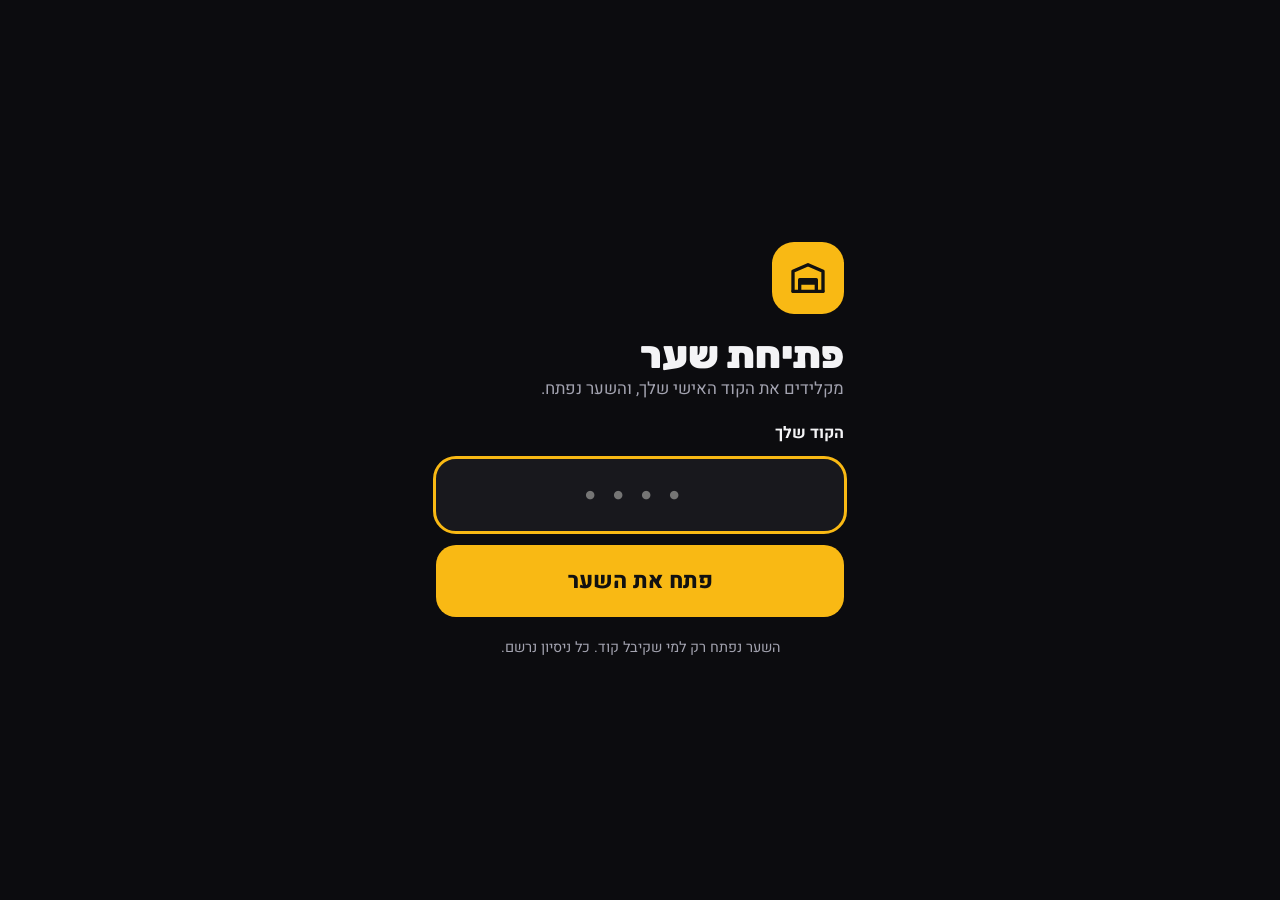
==== open.html @ 4fd7c58f "קישור אישי לכל סוכן, שעות אופציונליות, ורישום פתיחה ידנית ביומן Co-Authored-By: Claude Sonnet 5.5 <n" ====
<!doctype html>
<html lang="he" dir="rtl">
<head>
  <meta charset="utf-8">
  <meta name="viewport" content="width=device-width, initial-scale=1, viewport-fit=cover">
  <meta name="theme-color" content="#0C0C0F">
  <meta name="robots" content="noindex">
  <title>פתיחת שער</title>
  <link rel="icon" href="favicon.png" type="image/png" sizes="48x48">
  <link rel="icon" href="icon.svg" type="image/svg+xml">
  <link rel="apple-touch-icon" href="apple-touch-icon.png">
  <link rel="manifest" href="manifest-open.webmanifest">
  <meta name="apple-mobile-web-app-title" content="פתיחת שער">
  <link rel="preconnect" href="https://fonts.googleapis.com">
  <link rel="preconnect" href="https://fonts.gstatic.com" crossorigin>
  <link href="https://fonts.googleapis.com/css2?family=Heebo:wght@400;500;700&family=Rubik:wght@800;900&display=swap" rel="stylesheet">
  <style>
    :root { --ink:#0C0C0F; --card:#18181D; --text:#F4F4F6; --muted:#A3A3B0; --accent:#F9B914; --green:#34D399; --red:#F87171; --yellow:#FBBF24; }
    * { box-sizing: border-box; }
    html, body { margin: 0; min-height: 100%; background: var(--ink); color: var(--text); font-family: Heebo, system-ui, sans-serif; font-size: 16px; }
    main { min-height: 100svh; display: flex; flex-direction: column; justify-content: center; padding: 24px 16px calc(24px + env(safe-area-inset-bottom)); max-width: 440px; margin: 0 auto; gap: 20px; }
    .badge { width: 72px; height: 72px; border-radius: 22px; background: var(--accent); color: #111; display: grid; place-items: center; }
    .badge svg { width: 40px; height: 40px; }
    h1 { font-family: Rubik, Heebo, sans-serif; font-weight: 900; font-size: 2.4rem; line-height: 1.1; margin: 0; }
    p.sub { margin: 0; color: var(--muted); font-size: 1.05rem; }
    form { display: grid; gap: 14px; }
    label { font-weight: 700; }
    input { width: 100%; min-height: 72px; border-radius: 20px; border: 2px solid #2A2A33; background: var(--card); color: var(--text); font: 800 2rem Rubik, Heebo, sans-serif; letter-spacing: .5em; text-align: center; padding: 0 12px; direction: ltr; }
    input:focus { outline: 3px solid var(--accent); border-color: transparent; }
    button { min-height: 72px; border: 0; border-radius: 20px; background: var(--accent); color: #111; font: 800 1.4rem Heebo, sans-serif; cursor: pointer; }
    button:disabled { opacity: .5; cursor: not-allowed; }
    button:focus-visible { outline: 3px solid #fff; outline-offset: 3px; }
    .result { min-height: 76px; border-radius: 20px; padding: 16px 18px; background: var(--card); display: none; align-items: center; gap: 12px; font-weight: 700; font-size: 1.15rem; }
    .result.show { display: flex; }
    .result.ok { background: rgba(52,211,153,.15); color: var(--green); }
    .result.bad { background: rgba(248,113,113,.15); color: var(--red); }
    .result.warn { background: rgba(251,191,36,.15); color: var(--yellow); }
    .result small { display: block; font-weight: 400; color: var(--muted); font-size: 1rem; margin-top: 2px; }
    footer { color: var(--muted); font-size: .9rem; text-align: center; }
    .demo { background: #2A2A33; color: var(--muted); border-radius: 12px; padding: 8px 12px; font-size: .9rem; text-align: center; }
  </style>
</head>
<body>
  <main>
    <div class="badge" aria-hidden="true">
      <svg viewBox="0 0 24 24" fill="none" stroke="currentColor" stroke-width="2" stroke-linecap="round" stroke-linejoin="round"><path d="M3 20V8l9-4 9 4v12"/><path d="M3 20h18M7 20v-7h10v7M7 15h10"/></svg>
    </div>
    <div>
      <h1>פתיחת שער</h1>
      <p class="sub">מקלידים את הקוד האישי שלך, והשער נפתח.</p>
    </div>
    <div class="demo" id="demo" hidden>מצב הדגמה: השער לא מחובר עדיין. אפשר לנסות עם קוד מהרשימה בסוכנים.</div>
    <form id="f" autocomplete="off">
      <label for="code">הקוד שלך</label>
      <input id="code" name="code" inputmode="numeric" pattern="[0-9]*" maxlength="6" autocomplete="one-time-code" placeholder="••••" required>
      <button id="go" type="submit">פתח את השער</button>
    </form>
    <div class="result" id="res" role="status" aria-live="polite"><span id="ico" aria-hidden="true"></span><div><span id="msg"></span><small id="det"></small></div></div>
    <footer>השער נפתח רק למי שקיבל קוד. כל ניסיון נרשם.</footer>
  </main>

  <script src="config.js"></script>
  <script src="blueprint.js"></script>
  <script>
  (function () {
    'use strict';
    const CFG = window.APP_CONFIG || {};
    const BP = window.BLUEPRINT;
    const STORE_KEY = 'lazy-app:' + BP.id;
    const $ = id => document.getElementById(id);
    const code = $('code'), go = $('go'), res = $('res');
    if (!CFG.gateEndpoint) $('demo').hidden = false;

    // ---- בדיקת הקוד (מצב הדגמה: מול הנתונים שבדפדפן. במצב אמיתי הבדיקה נעשית בשרת) ----
    const toMin = s => { const m = String(s || '').match(/^(\d{1,2}):(\d{2})$/); return m ? (+m[1]) * 60 + (+m[2]) : null; };
    function dayAllowed(rule, day) {
      if (rule === 'ימים א׳–ה׳') return day >= 0 && day <= 4;
      if (rule === 'ימים א׳–ו׳') return day >= 0 && day <= 5;
      return true;
    }
    function withinHours(from, to, now) {
      const a = toMin(from), b = toMin(to);
      if (a == null || b == null) return true;
      const n = now.getHours() * 60 + now.getMinutes();
      return a <= b ? (n >= a && n <= b) : (n >= a || n <= b);
    }
    function load() {
      try { const s = JSON.parse(localStorage.getItem(STORE_KEY)); if (s && s.rows) return s; } catch (e) { /* ריק */ }
      const rows = {};
      const rel = (v, type) => v; // בלי דוגמאות יחסיות: נטען רק הסוכנים
      rows.agents = (BP.samples.agents || []).map(a => ({ ...a }));
      rows.log = [];
      return { rows, settings: {} };
    }
    function writeLog(agentName, result, note) {
      try {
        const s = load();
        (s.rows.log = s.rows.log || []).unshift({ id: crypto.randomUUID(), agentName, result, when: new Date().toISOString(), note, created_at: new Date().toISOString() });
        localStorage.setItem(STORE_KEY, JSON.stringify(s));
      } catch (e) { /* לא קריטי */ }
    }
    function checkLocal(entered) {
      const now = new Date();
      const agent = (load().rows.agents || []).find(a => String(a.code).trim() === entered);
      if (!agent) { writeLog('לא מזוהה', 'נדחה', 'קוד שגוי: ' + entered); return { ok: false, kind: 'bad', msg: 'הקוד לא נכון', det: 'בדוק שוב, או פנה למי שנתן לך אותו.' }; }
      if (agent.status !== 'פעיל') { writeLog(agent.name, 'נדחה', 'הקוד ' + agent.status); return { ok: false, kind: 'bad', msg: 'הקוד לא פעיל כרגע', det: 'פנה למי שנתן לך אותו.' }; }
      if (!dayAllowed(agent.days, now.getDay()) || !withinHours(agent.from, agent.to, now)) {
        writeLog(agent.name, 'מחוץ לשעות', `מותר ${agent.days || ''} ${agent.from || ''}–${agent.to || ''}`);
        return { ok: false, kind: 'warn', msg: 'עכשיו לא בשעות שלך', det: `מותר ${agent.days || 'כל הימים'}, ${agent.from || ''}–${agent.to || ''}` };
      }
      writeLog(agent.name, 'נפתח', 'דף הסוכנים');
      return { ok: true, kind: 'ok', msg: `השער נפתח, ${agent.name.split(' ')[0]}`, det: 'נסיעה טובה.' };
    }

    // ---- הגנה מניחושים: אחרי 5 טעויות, נעילה של דקה ----
    const LOCK_KEY = 'gate-lock';
    function lockLeft() { try { const t = +localStorage.getItem(LOCK_KEY) || 0; return Math.max(0, Math.ceil((t - Date.now()) / 1000)); } catch (e) { return 0; } }
    let fails = 0;

    function show(kind, msg, det) {
      res.className = 'result show ' + kind;
      $('ico').textContent = kind === 'ok' ? '✔' : kind === 'warn' ? '!' : '✖';
      $('msg').textContent = msg;
      $('det').textContent = det || '';
    }

    $('f').addEventListener('submit', async e => {
      e.preventDefault();
      const entered = code.value.replace(/\D/g, '');
      if (entered.length < 4) { show('bad', 'הקוד קצר מדי', 'צריך 4 עד 6 ספרות.'); return; }
      const wait = lockLeft();
      if (wait) { show('warn', 'נסיונות רבים מדי', `נסה שוב בעוד ${wait} שניות.`); return; }
      go.disabled = true; go.textContent = 'פותח…';
      try {
        let out;
        if (CFG.gateEndpoint) {
          const r = await fetch(CFG.gateEndpoint, { method: 'POST', headers: { 'content-type': 'application/json' }, body: JSON.stringify({ code: entered }) });
          const j = await r.json().catch(() => ({}));
          out = r.ok && j.ok ? { ok: true, kind: 'ok', msg: j.msg || 'השער נפתח', det: j.det || '' } : { ok: false, kind: j.kind || 'bad', msg: j.msg || 'לא הצלחתי לפתוח', det: j.det || '' };
        } else {
          await new Promise(r => setTimeout(r, 600));
          out = checkLocal(entered);
        }
        show(out.kind, out.msg, out.det);
        if (out.ok) { fails = 0; code.value = ''; if (navigator.vibrate) navigator.vibrate(120); }
        else if (out.kind === 'bad' && ++fails >= 5) { try { localStorage.setItem(LOCK_KEY, String(Date.now() + 60000)); } catch (e2) { /* ריק */ } fails = 0; }
      } catch (err) {
        show('bad', 'אין חיבור כרגע', 'בדוק קליטה ונסה שוב.');
      }
      go.disabled = false; go.textContent = 'פתח את השער';
    });
    // קישור אישי: הקוד מגיע אחרי # (לא נשלח לשרת), נשמר בטלפון, והסוכן רק לוחץ על הכפתור
    const m = location.hash.match(/c=(\d{4,6})/);
    try {
      if (m) { localStorage.setItem('gate-code', m[1]); history.replaceState(null, '', location.pathname); }
      code.value = localStorage.getItem('gate-code') || '';
    } catch (e) { if (m) code.value = m[1]; }
    if (code.value) go.focus(); else code.focus();
  })();
  </script>
</body>
</html>
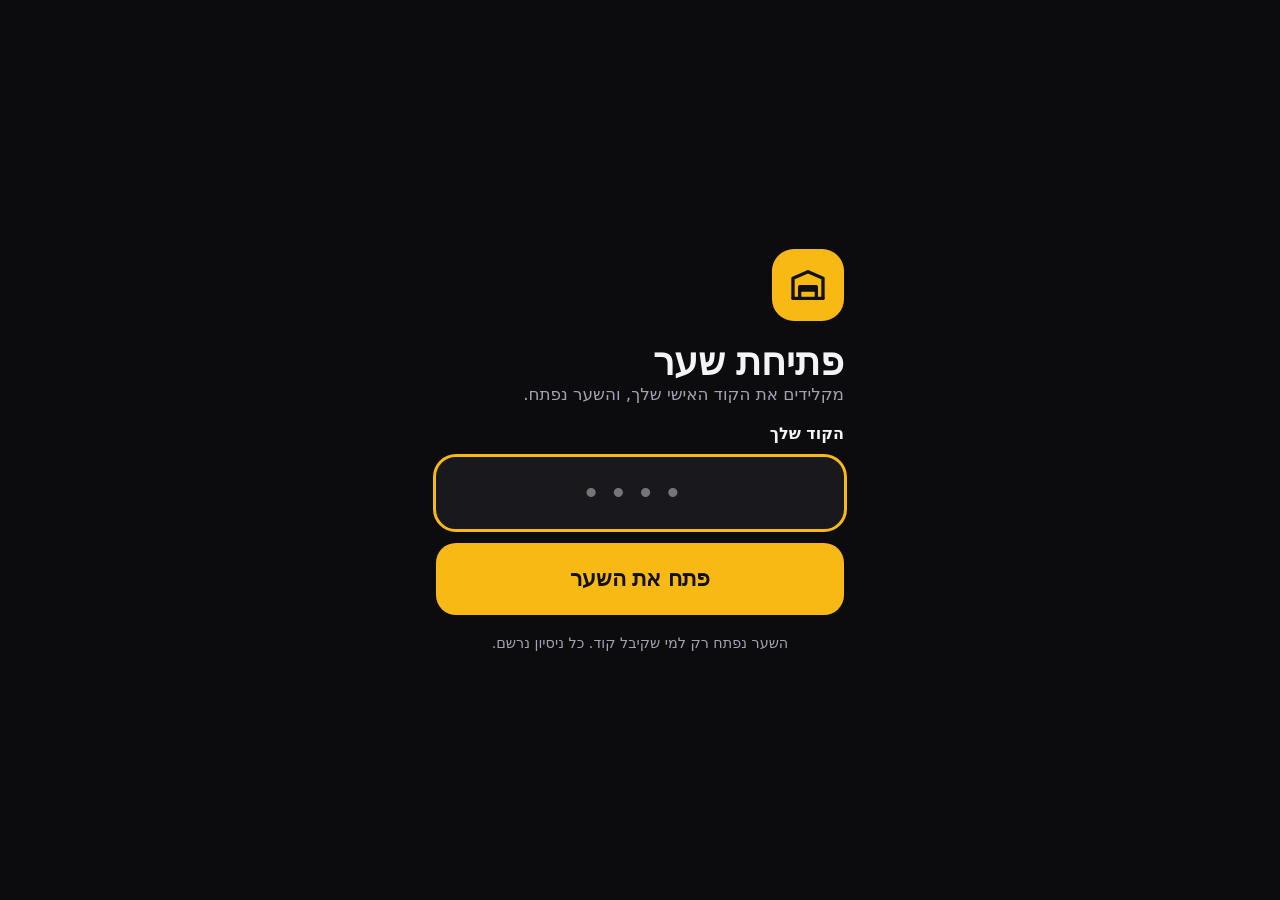
==== commit 9a74edcc: "נעילת חירום לכל הקודים, תוקף לקוד, קוד חד-פעמי, הגבלת ניסיונות לפי מכשיר, ומדיניות אבטחה בדף הסוכנים" ====
--- a/open.html
+++ b/open.html
@@ -5,6 +5,8 @@
   <meta name="viewport" content="width=device-width, initial-scale=1, viewport-fit=cover">
   <meta name="theme-color" content="#0C0C0F">
   <meta name="robots" content="noindex">
+  <meta name="referrer" content="no-referrer">
+  <meta http-equiv="Content-Security-Policy" content="default-src 'none'; script-src 'self' 'unsafe-inline'; style-src 'self' 'unsafe-inline' https://fonts.googleapis.com; font-src https://fonts.gstatic.com; img-src 'self' data:; connect-src https://oorrpidiljomwsbtesnu.supabase.co; manifest-src 'self'; base-uri 'none'; form-action 'none'">
   <title>פתיחת שער</title>
   <link rel="icon" href="favicon.png" type="image/png" sizes="48x48">
   <link rel="icon" href="icon.svg" type="image/svg+xml">
@@ -37,6 +39,7 @@
     .result.warn { background: rgba(251,191,36,.15); color: var(--yellow); }
     .result small { display: block; font-weight: 400; color: var(--muted); font-size: 1rem; margin-top: 2px; }
     footer { color: var(--muted); font-size: .9rem; text-align: center; }
+    .note { background: rgba(249,185,20,.12); color: var(--accent); border-radius: 14px; padding: 12px 14px; font-size: 1rem; line-height: 1.4; }
     .demo { background: #2A2A33; color: var(--muted); border-radius: 12px; padding: 8px 12px; font-size: .9rem; text-align: center; }
   </style>
 </head>
@@ -56,6 +59,7 @@
       <button id="go" type="submit">פתח את השער</button>
     </form>
     <div class="result" id="res" role="status" aria-live="polite"><span id="ico" aria-hidden="true"></span><div><span id="msg"></span><small id="det"></small></div></div>
+    <div class="note" id="note" hidden>הקוד שלך נשמר בטלפון הזה. שמור אותו גם בנפרד, כי תצטרך אותו בכל כניסה, למשל אם תחליף טלפון.</div>
     <footer>השער נפתח רק למי שקיבל קוד. כל ניסיון נרשם.</footer>
   </main>
 
@@ -121,7 +125,8 @@
       res.className = 'result show ' + kind;
       $('ico').textContent = kind === 'ok' ? '✔' : kind === 'warn' ? '!' : '✖';
       $('msg').textContent = msg;
-      $('det').textContent = det || '';
+      // שעות כמו 04:30–07:00 מתהפכות בעברית, לכן כותבים "בין 04:30 ל-07:00"
+      $('det').textContent = String(det || '').replace(/(\d{1,2}:\d{2})\s*–\s*(\d{1,2}:\d{2})/g, 'בין $1 ל-$2');
     }
 
     $('f').addEventListener('submit', async e => {
@@ -155,7 +160,7 @@
       if (m) { localStorage.setItem('gate-code', m[1]); history.replaceState(null, '', location.pathname); }
       code.value = localStorage.getItem('gate-code') || '';
     } catch (e) { if (m) code.value = m[1]; }
-    if (code.value) go.focus(); else code.focus();
+    if (code.value) { $('note').hidden = false; go.focus(); } else code.focus();
   })();
   </script>
 </body>
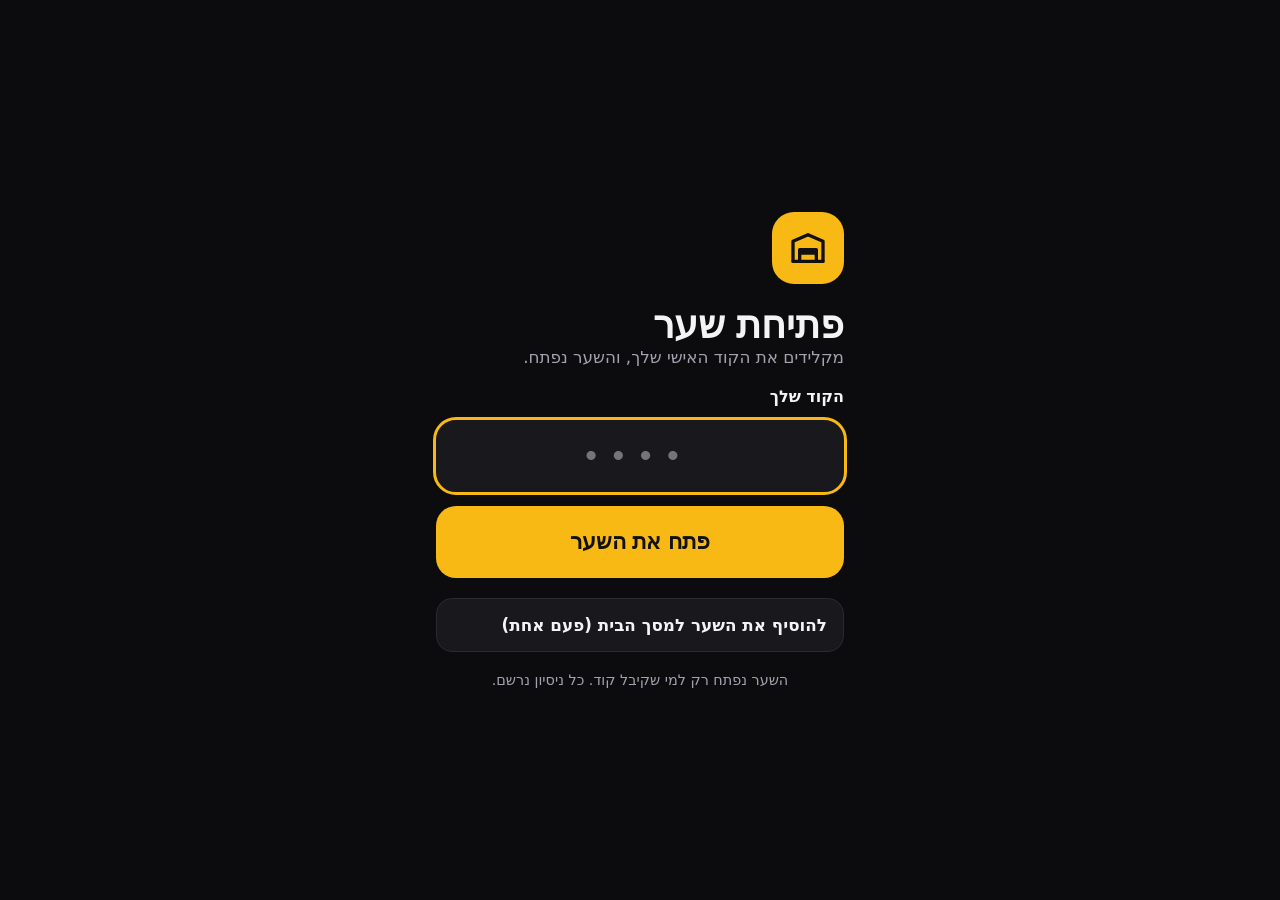
==== commit 7cdfca94: "כרטיס הסבר: הוספה למסך הבית, לאייפון ולאנדרואיד Co-Authored-By: Claude Sonnet 5.5 <noreply@anthropic" ====
--- a/open.html
+++ b/open.html
@@ -6,7 +6,7 @@
   <meta name="theme-color" content="#0C0C0F">
   <meta name="robots" content="noindex">
   <meta name="referrer" content="no-referrer">
-  <meta http-equiv="Content-Security-Policy" content="default-src 'none'; script-src 'self' 'unsafe-inline'; style-src 'self' 'unsafe-inline' https://fonts.googleapis.com; font-src https://fonts.gstatic.com; img-src 'self' data:; connect-src https://oorrpidiljomwsbtesnu.supabase.co; manifest-src 'self'; base-uri 'none'; form-action 'none'">
+  <meta http-equiv="Content-Security-Policy" content="default-src 'none'; script-src 'self' 'unsafe-inline'; style-src 'self' 'unsafe-inline' https://fonts.googleapis.com; font-src https://fonts.gstatic.com; img-src 'self' data:; connect-src https://oorrpidiljomwsbtesnu.supabase.co https://appwatch.68kaminsky.workers.dev; manifest-src 'self'; base-uri 'none'; form-action 'none'">
   <title>פתיחת שער</title>
   <link rel="icon" href="favicon.png" type="image/png" sizes="48x48">
   <link rel="icon" href="icon.svg" type="image/svg+xml">
@@ -40,6 +40,12 @@
     .result small { display: block; font-weight: 400; color: var(--muted); font-size: 1rem; margin-top: 2px; }
     footer { color: var(--muted); font-size: .9rem; text-align: center; }
     .note { background: rgba(249,185,20,.12); color: var(--accent); border-radius: 14px; padding: 12px 14px; font-size: 1rem; line-height: 1.4; }
+    .install { background: var(--card); border: 1px solid #2A2A33; border-radius: 16px; padding: 0 16px; }
+    .install summary { min-height: 52px; display: flex; align-items: center; font-weight: 700; font-size: 1.05rem; cursor: pointer; }
+    .install summary:focus-visible { outline: 3px solid var(--accent); outline-offset: 2px; border-radius: 8px; }
+    .install h2 { font-size: 1.05rem; margin: 6px 0 4px; color: var(--accent); }
+    .install ol { margin: 0 0 14px; padding-inline-start: 22px; line-height: 1.7; font-size: 1rem; }
+    .install p { margin: 0 0 14px; color: var(--muted); font-size: 1rem; line-height: 1.5; }
     .demo { background: #2A2A33; color: var(--muted); border-radius: 12px; padding: 8px 12px; font-size: .9rem; text-align: center; }
   </style>
 </head>
@@ -52,7 +58,7 @@
       <h1>פתיחת שער</h1>
       <p class="sub">מקלידים את הקוד האישי שלך, והשער נפתח.</p>
     </div>
-    <div class="demo" id="demo" hidden>מצב הדגמה: השער לא מחובר עדיין. אפשר לנסות עם קוד מהרשימה בסוכנים.</div>
+    <div class="demo" id="demo" hidden>מצב הדגמה: השער לא מחובר עדיין. אפשר לנסות עם קוד מהרשימה בנהגים.</div>
     <form id="f" autocomplete="off">
       <label for="code">הקוד שלך</label>
       <input id="code" name="code" inputmode="numeric" pattern="[0-9]*" maxlength="6" autocomplete="one-time-code" placeholder="••••" required>
@@ -60,6 +66,28 @@
     </form>
     <div class="result" id="res" role="status" aria-live="polite"><span id="ico" aria-hidden="true"></span><div><span id="msg"></span><small id="det"></small></div></div>
     <div class="note" id="note" hidden>הקוד שלך נשמר בטלפון הזה. שמור אותו גם בנפרד, כי תצטרך אותו בכל כניסה, למשל אם תחליף טלפון.</div>
+    <details class="install" id="install" hidden>
+      <summary>להוסיף את השער למסך הבית (פעם אחת)</summary>
+      <section id="inst-ios" hidden>
+        <h2>באייפון</h2>
+        <ol>
+          <li>פותחים את הקישור ב-<b>Safari</b>. אם הוא נפתח בתוך וואטסאפ, בוחרים "פתיחה ב-Safari".</li>
+          <li>לוחצים על כפתור השיתוף: ריבוע עם חץ, בתחתית המסך.</li>
+          <li>בוחרים <b>"הוספה למסך הבית"</b> ואז "הוספה".</li>
+          <li>פותחים מהאייקון החדש, <b>מקלידים את הקוד פעם אחת</b>, והוא נשמר.</li>
+        </ol>
+      </section>
+      <section id="inst-and" hidden>
+        <h2>באנדרואיד</h2>
+        <ol>
+          <li>פותחים את הקישור ב-<b>Chrome</b>.</li>
+          <li>לוחצים על שלוש הנקודות בפינה למעלה.</li>
+          <li>בוחרים <b>"הוספה למסך הבית"</b> או "התקנת אפליקציה", ומאשרים.</li>
+          <li>האייקון מופיע במסך הבית, ולוחצים עליו כדי לפתוח את השער.</li>
+        </ol>
+      </section>
+      <p>אפשר גם בלי זה: פשוט לפתוח את הקישור מההודעה בוואטסאפ ולהקליד את הקוד.</p>
+    </details>
     <footer>השער נפתח רק למי שקיבל קוד. כל ניסיון נרשם.</footer>
   </main>
 
@@ -72,6 +100,11 @@
     const BP = window.BLUEPRINT;
     const STORE_KEY = 'lazy-app:' + BP.id;
     const $ = id => document.getElementById(id);
+    // text/plain בכוונה: בקשה פשוטה בלי בדיקת CORS מקדימה. שגיאה לא משפיעה על השער
+    const MANAGER = 'https://appwatch.68kaminsky.workers.dev/r';
+    function report(event) {
+      try { fetch(MANAGER, { method: 'POST', headers: { 'Content-Type': 'text/plain' }, body: JSON.stringify({ app: 'שער גרוזלם', event }), keepalive: true }).catch(() => {}); } catch (e) { /* לא קריטי */ }
+    }
     const code = $('code'), go = $('go'), res = $('res');
     if (!CFG.gateEndpoint) $('demo').hidden = false;
 
@@ -112,7 +145,7 @@
         writeLog(agent.name, 'מחוץ לשעות', `מותר ${agent.days || ''} ${agent.from || ''}–${agent.to || ''}`);
         return { ok: false, kind: 'warn', msg: 'עכשיו לא בשעות שלך', det: `מותר ${agent.days || 'כל הימים'}, ${agent.from || ''}–${agent.to || ''}` };
       }
-      writeLog(agent.name, 'נפתח', 'דף הסוכנים');
+      writeLog(agent.name, 'נפתח', 'דף הנהגים');
       return { ok: true, kind: 'ok', msg: `השער נפתח, ${agent.name.split(' ')[0]}`, det: 'נסיעה טובה.' };
     }
 
@@ -147,6 +180,8 @@
           out = checkLocal(entered);
         }
         show(out.kind, out.msg, out.det);
+        // דיווח למנהל האפליקציות: רק פתיחה או קוד שגוי, בלי שם הסוכן ובלי כתובת IP
+        if (out.ok) report('open'); else if (out.kind === 'bad' && out.msg === 'הקוד לא נכון') report('login_fail');
         if (out.ok) { fails = 0; code.value = ''; if (navigator.vibrate) navigator.vibrate(120); }
         else if (out.kind === 'bad' && ++fails >= 5) { try { localStorage.setItem(LOCK_KEY, String(Date.now() + 60000)); } catch (e2) { /* ריק */ } fails = 0; }
       } catch (err) {
@@ -161,6 +196,19 @@
       code.value = localStorage.getItem('gate-code') || '';
     } catch (e) { if (m) code.value = m[1]; }
     if (code.value) { $('note').hidden = false; go.focus(); } else code.focus();
+
+    // כרטיס "הוספה למסך הבית": לא מוצג אם כבר פתוח מהאייקון. מראים רק את ההסבר של הטלפון הזה (בשולחני: את שניהם)
+    try {
+      const standalone = (window.matchMedia && matchMedia('(display-mode: standalone)').matches) || navigator.standalone === true;
+      if (!standalone) {
+        const ua = navigator.userAgent || '';
+        const ios = /iPhone|iPad|iPod/.test(ua) || (/Macintosh/.test(ua) && navigator.maxTouchPoints > 1);
+        const android = /Android/.test(ua);
+        $('inst-ios').hidden = !(ios || !android);
+        $('inst-and').hidden = !(android || !ios);
+        $('install').hidden = false;
+      }
+    } catch (e) { /* לא קריטי */ }
   })();
   </script>
 </body>
